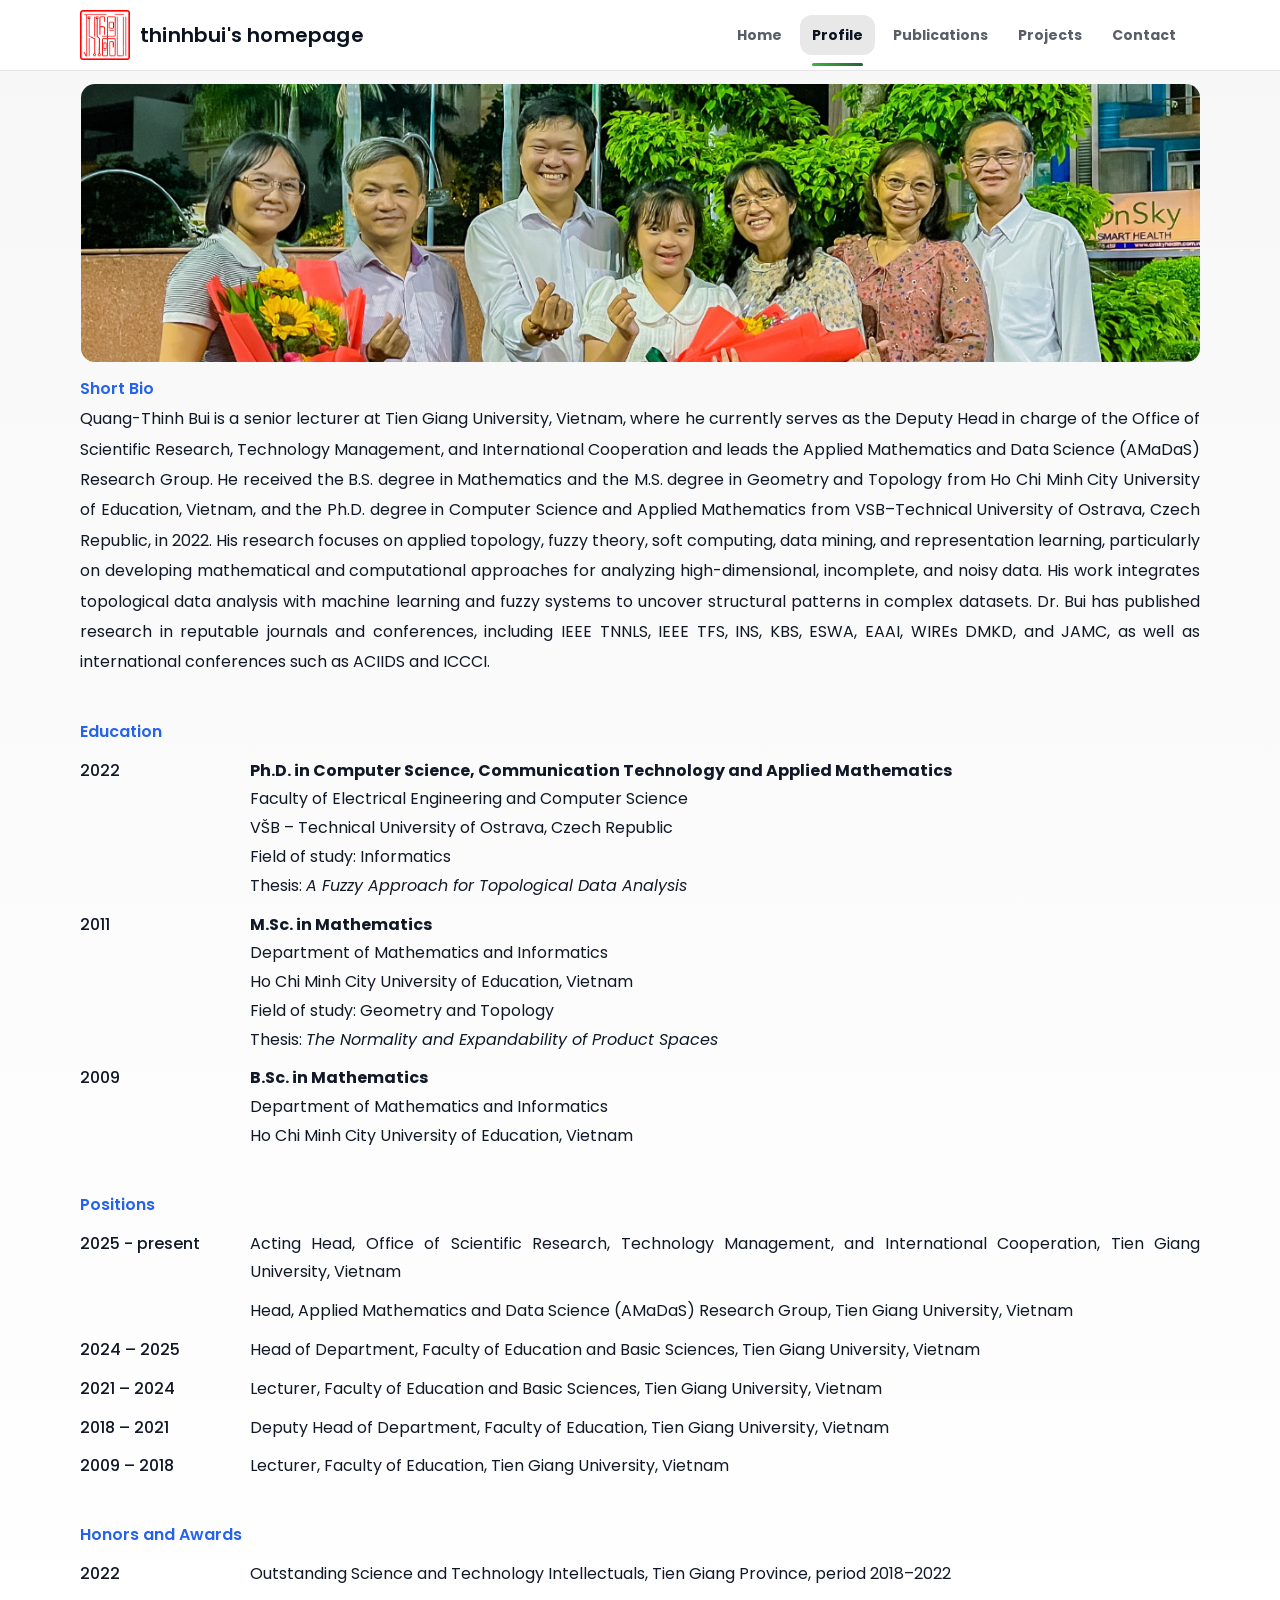
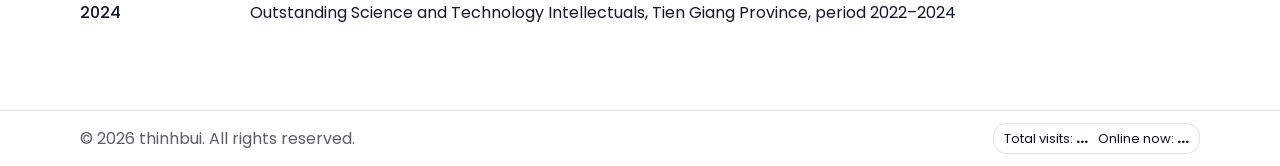
==== partials/bio.html @ 4614c23e "publication.js" ====
<!doctype html>
<html lang="en" data-theme="light">
<head>
  <meta charset="utf-8" />
  <meta name="viewport" content="width=device-width,initial-scale=1" />
  <meta name="description" content="Short biography of Quang-Thinh Bui" />
  <title>Bio • thinhbui</title>

  <link href="https://fonts.googleapis.com/css2?family=Poppins:wght@400;500;600;700&display=swap" rel="stylesheet">
  <link rel="stylesheet" href="../css/header.css" />
  <link rel="stylesheet" href="../css/style.css" />
  <link rel="stylesheet" href="../css/footer.css" />
  <link rel="stylesheet" href="../css/bio.css" />
  <link rel="icon" href="../img/favicon.png" type="image/x-icon">
</head>

<body>

    <div data-include="/partials/header.html"></div>
    
    <section class="section alt bio-section" id="bio">
        <div class="hero-media">
            <img src="/img/quangthinhbui.png" alt="Team photo" />
        </div>
        <div class="container">
        <div class="bio-box">

        <div class="bio-head">
        <h1 class="bio-title">Short Bio</h1>
        </div>

        <article class="bio-card">

        <p>
        Quang-Thinh Bui is a senior lecturer at Tien Giang University, Vietnam, where he currently serves as the Deputy Head in charge of the Office of Scientific Research, Technology Management, and International Cooperation and leads the Applied Mathematics and Data Science (AMaDaS) Research Group. He received the B.S. degree in Mathematics and the M.S. degree in Geometry and Topology from Ho Chi Minh City University of Education, Vietnam, and the Ph.D. degree in Computer Science and Applied Mathematics from VSB–Technical University of Ostrava, Czech Republic, in 2022. His research focuses on applied topology, fuzzy theory, soft computing, data mining, and representation learning, particularly on developing mathematical and computational approaches for analyzing high-dimensional, incomplete, and noisy data. His work integrates topological data analysis with machine learning and fuzzy systems to uncover structural patterns in complex datasets. Dr. Bui has published research in reputable journals and conferences, including IEEE TNNLS, IEEE TFS, INS, KBS, ESWA, EAAI, WIREs DMKD, and JAMC, as well as international conferences such as ACIIDS and ICCCI.
        </p>

        </article>

        <div class="bio-head" style="margin-top:40px;">
                <h1 class="bio-title">Education</h1>
        </div>

            <div class="positions">

            <div class="position-row">
                <div class="position-year">2022</div>
                <div class="position-text">
                    <strong>Ph.D. in Computer Science, Communication Technology and Applied Mathematics</strong><br>
                    Faculty of Electrical Engineering and Computer Science<br>
                    VŠB – Technical University of Ostrava, Czech Republic<br>
                    Field of study: Informatics<br>
                    Thesis: <em>A Fuzzy Approach for Topological Data Analysis</em>
                </div>
            </div>

            <div class="position-row">
                <div class="position-year">2011</div>
                <div class="position-text">
                    <strong>M.Sc. in Mathematics</strong><br>
                    Department of Mathematics and Informatics<br>
                    Ho Chi Minh City University of Education, Vietnam<br>
                    Field of study: Geometry and Topology<br>
                    Thesis: <em>The Normality and Expandability of Product Spaces</em>
                </div>
            </div>

            <div class="position-row">
                <div class="position-year">2009</div>
                <div class="position-text">
                    <strong>B.Sc. in Mathematics</strong><br>
                    Department of Mathematics and Informatics<br>
                    Ho Chi Minh City University of Education, Vietnam
                </div>
            </div>

        </div>

        <!-- Positions -->

        <div class="bio-head" style="margin-top:40px;">
            <h1 class="bio-title">Positions</h1>
        </div>

            <div class="positions">

                <div class="position-row">
                    <div class="position-year">2025 - present</div>
                    <div class="position-text">
                        Acting Head, Office of Scientific Research, Technology Management, and International Cooperation, Tien Giang University, Vietnam
                    </div>
                </div>

                <div class="position-row">
                    <div class="position-year"></div>
                    <div class="position-text">
                    Head, Applied Mathematics and Data Science (AMaDaS) Research Group, Tien Giang University, Vietnam
                    </div>
                </div>

                <div class="position-row">
                    <div class="position-year">2024 – 2025</div>
                    <div class="position-text">
                    Head of Department, Faculty of Education and Basic Sciences, Tien Giang University, Vietnam
                    </div>
                </div>

                <div class="position-row">
                    <div class="position-year">2021 – 2024</div>
                    <div class="position-text">
                    Lecturer, Faculty of Education and Basic Sciences, Tien Giang University, Vietnam
                    </div>
                </div>

                <div class="position-row">
                    <div class="position-year">2018 – 2021</div>
                    <div class="position-text">
                    Deputy Head of Department, Faculty of Education, Tien Giang University, Vietnam
                    </div>
                </div>

                <div class="position-row">
                    <div class="position-year">2009 – 2018</div>
                    <div class="position-text">
                    Lecturer, Faculty of Education, Tien Giang University, Vietnam
                    </div>
                </div>

            </div>

            <!-- hornor and reward -->
            <div class="bio-head" style="margin-top:40px;">
                <h1 class="bio-title">Honors and Awards</h1>
            </div>

            <div class="positions">

                <div class="position-row">
                    <div class="position-year">2022</div>
                    <div class="position-text">
                    Outstanding Science and Technology Intellectuals, Tien Giang Province, period 2018–2022
                    </div>
                </div>

                <div class="position-row">
                    <div class="position-year">2024</div>
                    <div class="position-text">
                    Outstanding Science and Technology Intellectuals, Tien Giang Province, period 2022–2024
                    </div>
                </div>
            </div>
    </section>

    <div data-include="/partials/footer.html"></div>

    <script src="../js/main.js"></script>
    <script src="../js/visitors.js"></script>

</body>
</html>
---- css/header.css ----
:root{
  --bg: #ffffff;
  --fg: #0b1220;
  --muted: rgba(11,18,32,.68);
  --card: rgba(255,255,255,.85);
  --border: rgba(11,18,32,.12);
  --shadow: 0 10px 30px rgba(0,0,0,.10);

  --accent: #31B332;
  --accent-2: #1F5430;

  --header-bg: rgba(255,255,255,.78);
  --header-border: rgba(11,18,32,.10);
}

html[data-theme="dark"]{
  --bg: #070b12;
  --fg: #e8eefc;
  --muted: rgba(232,238,252,.70);
  --card: rgba(18,24,38,.70);
  --border: rgba(232,238,252,.14);
  --shadow: 0 14px 40px rgba(0,0,0,.35);

  --accent: #31B332;
  --accent-2: #1F5430;

  --header-bg: rgba(10,14,22,.65);
  --header-border: rgba(232,238,252,.10);
}

*{ box-sizing: border-box; }
html,body{ height: 100%; }
body{
  margin: 0;
    font-family: "Poppins", sans-serif;
  background: var(--bg);
  color: var(--fg);
}

.skip-link{
  position:absolute; left:-9999px; top:auto; width:1px; height:1px; overflow:hidden;
}
.skip-link:focus{
  left: 12px; top: 12px; width:auto; height:auto; padding:10px 12px;
  background: var(--card); border:1px solid var(--border); border-radius: 12px;
  z-index: 9999;
}

.container{
  width: min(1120px, calc(100% - 32px));
  margin: 0 auto;
}

.site-header{
  position: sticky;
  top: 0;
  z-index: 50;
  backdrop-filter: blur(12px);
  background: var(--header-bg);
  border-bottom: 1px solid var(--header-border);
}

.header-inner{
  display:flex;
  align-items:center;
  justify-content: space-between;
  padding: 10px 0;
  gap: 14px;
}

.brand{
  display:flex;
  align-items:center;
  gap: 10px;
  text-decoration: none;
  color: var(--fg);
  font-weight: 600;
  letter-spacing: .2px;
}


.brand-logo{
  width: 50px;    
  height: 50px;
  object-fit: contain; 
  display: block;
}

.brand{ gap: 10px; }

.nav{
  display:flex;
  align-items:center;
  gap: 6px;
}

.nav-link{
  position: relative;
  display:inline-flex;
  align-items:center;
  height: 40px;
  padding: 0 12px;
  border-radius: 12px;
  text-decoration: none;
  color: var(--muted);
  font-weight: 700;
  font-size: 14px;
  transition: transform .12s ease, background .16s ease, color .16s ease;
  outline: none;
}

/* underline animation */
.nav-link::after{
  content:"";
  position:absolute;
  left: 12px;
  right: 12px;
  bottom: -11px;
  height: 3px;
  border-radius: 999px;
  background: linear-gradient(90deg, var(--accent), var(--accent-2));
  transform: scaleX(0);
  transform-origin: center;
  transition: transform .18s ease;
  opacity: .95;
}

.nav-link:hover,
.nav-link:focus-visible{
  background: rgba(127,127,127,.14);
  color: var(--fg);
  transform: translateY(-1px);
}
.nav-link:hover::after,
.nav-link:focus-visible::after{
  transform: scaleX(1);
}

/* Active = giống hover + underline luôn bật */
.nav-link.active{
  color: var(--fg);
  background: rgba(127,127,127,.18);
}
.nav-link.active::after{
  transform: scaleX(1);
}

/* click down */
.nav-link:active{
  transform: translateY(0px);
}

.nav-actions{
  display:flex;
  align-items:center;
  gap: 8px;
  margin-left: 6px;
}

.icon-btn{
  width: 40px;
  height: 40px;
  border-radius: 12px;
  border: 1px solid var(--border);
  background: rgba(127,127,127,.10);
  color: var(--fg);
  display:grid;
  place-items:center;
  cursor: pointer;
  transition: transform .12s ease, background .12s ease;
}
.icon-btn:hover{ transform: translateY(-1px); background: rgba(127,127,127,.16); }
.icon-btn:active{ transform: translateY(0px); }

.theme-icon{
  width: 18px;
  height: 18px;
  display:inline-block;
  border-radius: 50%;
  background: currentColor;
  mask-size: contain;
  mask-repeat: no-repeat;
  mask-position: center;
}
html[data-theme="light"] .theme-icon{
  mask-image: radial-gradient(circle at 50% 50%, #000 55%, transparent 56%),
              conic-gradient(from 0deg, #000 0 10%, transparent 10% 20%, #000 20% 30%, transparent 30% 40%, #000 40% 50%, transparent 50% 60%, #000 60% 70%, transparent 70% 80%, #000 80% 90%, transparent 90% 100%);
}
html[data-theme="dark"] .theme-icon{
  mask-image: radial-gradient(circle at 35% 35%, transparent 42%, #000 43%);
}

.nav-toggle{
  display:none;
  width: 44px;
  height: 44px;
  border-radius: 14px;
  border: 1px solid var(--border);
  background: rgba(127,127,127,.10);
  cursor:pointer;
}
.nav-toggle span{
  display:block;
  width: 18px;
  height: 2px;
  background: var(--fg);
  margin: 4px auto;
  border-radius: 2px;
  opacity: .9;
}

@media (max-width: 860px){
  .nav-toggle{ display:block; }

  .nav{
    position: fixed;
    top: 64px;
    right: 16px;
    left: 16px;
    display:none;
    flex-direction: column;
    padding: 10px;
    border-radius: 16px;
    border: 1px solid var(--border);
    background: var(--header-bg);
    backdrop-filter: blur(14px);
    box-shadow: var(--shadow);
    gap: 6px;
  }
  .nav.open{ display:flex; }
  .nav-link{ width: 100%; justify-content: space-between; }
  .nav-link::after{ display:none; }
  .nav-actions{ width: 100%; justify-content: flex-end; margin-left: 0; }
}
---- css/style.css ----
/* Smooth scroll + header offset */
html{
  scroll-behavior: smooth;
}
@media (prefers-reduced-motion: reduce){
  html{ scroll-behavior: auto; }
}

[data-include]{
  display: contents;
}
html, body{
  height: 100%;
}
body{
  min-height: 100vh;
  display: flex;
  flex-direction: column;
}

main{
  flex: 1 0 auto;             
  display: flex;           
  flex-direction: column;
}

.site-footer{
  margin-top: auto;
}

#home, #publications, #projects, #contact{
  scroll-margin-top: 86px; 
}

a{ color: inherit; }
.muted{ color: var(--muted); }
.section{
  /* padding: 64px 0; */
}
.section.alt{
  background: linear-gradient(180deg, rgba(127,127,127,.06), transparent);
}
.section-head{
  display:flex;
  align-items:flex-end;
  justify-content: space-between;
  gap: 16px;
  margin-bottom: 18px;
}
.section-title{
  margin: 0;
  font-size: 28px;
  letter-spacing: .2px;
}
.section-subtitle{
  margin: 6px 0 0;
  color: var(--muted);
  max-width: 60ch;
}

.section-actions{
  display:flex;
  align-items:center;
  gap: 10px;
  flex-wrap: wrap;
}

.input, .select, .textarea{
  width: min(360px, 100%);
  border: 1px solid var(--border);
  background: rgba(127,127,127,.08);
  color: var(--fg);
  border-radius: 14px;
  padding: 10px 12px;
  outline: none;
}
.textarea{ width: 100%; resize: vertical; }
.select{ width: auto; }

.input:focus, .select:focus, .textarea:focus{
  border-color: rgba(127,127,127,.28);
  box-shadow: 0 0 0 4px rgba(127,127,127,.12);
}

.btn{
  display:inline-flex;
  align-items:center;
  justify-content:center;
  height: 44px;
  padding: 0 14px;
  border-radius: 14px;
  border: 1px solid var(--border);
  text-decoration:none;
  cursor:pointer;
  font-weight: 700;
  transition: transform .12s ease, background .12s ease;
}
.btn:hover{ transform: translateY(-1px); }
.btn:active{ transform: translateY(0); }
.btn.primary{
  border: none;
  color: #fff;
  background: linear-gradient(135deg, var(--accent), var(--accent-2));
  box-shadow: var(--shadow);
}
.btn.ghost{
  background: rgba(127,127,127,.10);
}

/* Hero */
.hero{
  position: relative;
  min-height: clamp(520px, 70vh, 760px);
  display:flex;
  align-items: stretch;
  flex: 1 0 auto;
  min-height: 0; 
}


.hero-bg{
  position: absolute;
  inset: 0;
  background-size: cover;
  background-position: center;
  filter: saturate(1.05);
}

/* Light: BG_White */
html[data-theme="light"] .hero-bg{
  background-image: url("/img/BG_Black.png");
}

/* Dark: BG_Black */
html[data-theme="dark"] .hero-bg{
  background-image: url("/img/BG_Black.png");
}


.hero-overlay{
position: absolute;
inset: 0px;
background: linear-gradient(rgba(0, 0, 0, 0.55), transparent 92.02%), linear-gradient(to right, rgba(0, 0, 0, 0.55), rgba(0, 0, 0, 0.22) 0%, rgba(0, 0, 0, 0.08) 0%);
}
html[data-theme="dark"] .hero-overlay{
  background:
    radial-gradient(900px 600px at 15% 40%, rgba(0,0,0,.68), transparent 60%),
    linear-gradient(90deg, rgba(0,0,0,.64) 0%, rgba(0,0,0,.30) 55%, rgba(0,0,0,.12) 100%);
}

.hero-inner{
  position: relative;
  display:grid;
  grid-template-columns: 1.25fr .75fr;
  align-items:center;
  gap: 28px;
  padding: 72px 0;
  z-index: 1;
}

.hero-left{
  color: #fff;
}
.hero-title{
  margin: 0 0 10px;
  font-size: clamp(30px, 3.2vw, 55px);
  letter-spacing: .2px;
}
.hero-links{
  display:flex;
  flex-wrap: wrap;
  gap: 8px;
  margin: 6px 0 10px;
}
.pill{
  display: inline-flex;
  align-items: center;
  height: 32px;
  padding: 0 10px;
  border-radius: 999px;
  background: rgba(0, 0, 0, 0.14);
  border: 1px solid rgba(255,255,255,.18);
  text-decoration: none;
  font-weight: 700;
  font-size: 13px;
  color: #ffffff;
}
.pill:hover{ background: rgba(0, 0, 0, 0.14); }

.hero-email{
  margin: 6px 0 40px;
  opacity: .85;
  font-weight: 600;
}
.hero-text{
  margin: 0 0 18pax;
  max-width: 80ch;
  line-height: 1.65;
  opacity: .92;

  text-align: justify;
  text-justify: inter-word;
  hyphens: auto;
}


.hero-cta{
  display:flex;
  gap: 10px;
  flex-wrap: wrap;
  margin-bottom: 18px;
}

.hero-metrics{
  display:flex;
  gap: 12px;
  flex-wrap: wrap;
}
.metric{
  min-width: 120px;
  padding: 12px 14px;
  border-radius: 16px;
  background: rgba(255,255,255,.14);
  border: 1px solid rgba(255,255,255,.18);
}
.metric-num{ font-size: 20px; font-weight: 900; }
.metric-label{ font-size: 13px; opacity: .88; font-weight: 700; }

/* Avatar */
.hero-right{
  display:flex;
  justify-content:center;
}
.avatar-wrap{
  padding: 8px;
}
.avatar{
  width: 90%;
  height: 100%;
}

/* Cards / Grid */
.grid{
  display:grid;
  grid-template-columns: repeat(3, 1fr);
  gap: 14px;
}
.card{
  border-radius: 18px;
  border: 1px solid var(--border);
  background: var(--card);
  box-shadow: var(--shadow);
  padding: 16px;
}
.card-title{
  margin: 0 0 8px;
  font-size: 16px;
  letter-spacing: .2px;
}
.card-meta{
  display:flex;
  gap: 10px;
  flex-wrap: wrap;
  color: var(--muted);
  font-weight: 700;
  font-size: 13px;
}
.card-text{
  margin: 10px 0 0;
  color: var(--muted);
  line-height: 1.55;
}
.badges{
  margin-top: 12px;
  display:flex;
  flex-wrap: wrap;
  gap: 8px;
}
.badge{
  font-size: 12px;
  font-weight: 800;
  padding: 6px 10px;
  border-radius: 999px;
  border: 1px solid var(--border);
  background: rgba(127,127,127,.08);
}

.card-actions{
  margin-top: 14px;
  display:flex;
  gap: 10px;
  flex-wrap: wrap;
}
.link{
  display:inline-flex;
  align-items:center;
  gap: 8px;
  color: var(--fg);
  text-decoration: none;
  font-weight: 800;
  padding: 8px 10px;
  border-radius: 12px;
  border: 1px solid var(--border);
  background: rgba(127,127,127,.08);
}
.link:hover{ background: rgba(127,127,127,.12); }

/* Contact */
.contact-wrap{
  display:grid;
  grid-template-columns: 1fr 1fr;
  gap: 14px;
}
.contact-email a{
  font-weight: 900;
  text-decoration: none;
  border-bottom: 1px dashed rgba(127,127,127,.35);
}
.contact-links{
  margin-top: 10px;
  display:flex;
  gap: 8px;
  flex-wrap: wrap;
}
.form{ display:flex; flex-direction: column; gap: 10px; }
.label{ display:flex; flex-direction: column; gap: 6px; font-weight: 800; color: var(--muted); }

/* Dialog */
.dialog{
  width: min(920px, calc(100% - 24px));
  border: 1px solid var(--border);
  border-radius: 18px;
  background: var(--bg);
  color: var(--fg);
  padding: 14px;
  box-shadow: var(--shadow);
}
.dialog::backdrop{
  background: rgba(0,0,0,.55);
}
.dialog-head{
  display:flex;
  align-items:center;
  justify-content: space-between;
  gap: 12px;
  margin-bottom: 10px;
}
.dialog-body{
  margin-top: 12px;
  max-height: min(70vh, 560px);
  overflow:auto;
  padding-right: 4px;
}

/* Responsive */
@media (max-width: 980px){
  .grid{ grid-template-columns: repeat(2, 1fr); }
}
@media (max-width: 860px){
  .nav-toggle{ display:block; }

  .nav{
    position: fixed;
    top: 64px;
    right: 16px;
    left: 16px;
    display:none;
    flex-direction: column;
    padding: 10px;
    border-radius: 16px;
    border: 1px solid var(--border);

    background: var(--nav-bg);              
    backdrop-filter: none;        
    -webkit-backdrop-filter: none;

  }

  html[data-theme="light"] .nav.open{
    background: #ffffff;
  }
  html[data-theme="dark"] .nav.open{
    background: #0a0e16;
  }

  .nav.open{ display:flex; }
  .nav-link{ width: 100%; justify-content: space-between; }
  .nav-link::after{ display:none; }
  .nav-actions{ width: 100%; justify-content: flex-end; margin-left: 0; }

  /* Layout bạn đưa */
  .hero-inner{ grid-template-columns: 1fr; padding: 54px 0; }
  .hero-right{ justify-content: flex-start; }
  .avatar-wrap{ width: 200px; }
  .section-head{ flex-direction: column; align-items: flex-start; }
  .contact-wrap{ grid-template-columns: 1fr; }
}


@media (min-width: 861px){
  .hero-right{
    justify-content: flex-end; 
    justify-self: end;         
  }

  .avatar-wrap{
    display: flex;
    justify-content: flex-end;     
  }

  .avatar{
    display: block;           
  }
}

/* chuột */
.cursor-fx-canvas{
  position: fixed;
  inset: 0;
  width: 100vw;
  height: 100vh;
  pointer-events: none;
}
---- css/footer.css ----
.site-footer{
  border-top: 1px solid var(--border);
  padding: 12px 0;                
}

.footer-inner{
  display: flex;
  align-items: center;
  justify-content: space-between;
  gap: 10px;
  flex-wrap: wrap;                
}

.site-footer a{
  text-decoration: none;
  font-weight: 800;
}

#visitorsCard{
  margin-top: 0 !important;        
  max-width: none !important;      
  display: flex;
  align-items: center;
  gap: 10px;

  padding: 8px 10px;
  border: 1px solid var(--border);
  border-radius: 14px;

  background: var(--card, rgba(18,24,38,.55));
  backdrop-filter: blur(8px);
}

#visitorsCard > h3{
  margin: 0;
  font-size: 14px;
  line-height: 1;
  white-space: nowrap;
}

#visitorsCard > p{
  margin: 0;
  font-size: 13px;
  line-height: 1;
  white-space: nowrap;
}

#visitorsCard strong{
  font-weight: 800;
}

@media (max-width: 560px){
  .footer-inner{
    justify-content: center;
  }
  #visitorsCard{
    width: 100%;
    justify-content: center;
  }
}
---- css/bio.css ----
.bio-section {
  padding-bottom: 72px;
}

.bio-box {
  max-width: 1240px;
  margin: 0 auto;
}


.section-kicker {
  display: inline-block;
  margin: 0 0 10px;
  font-size: 16px;
  line-height: 1.4;
  font-weight: 700;
  color: #2563eb;
  text-transform: none;
  letter-spacing: 0;
}
.section-heads{
    display: flex;
    align-items: flex-end;
    justify-content: space-between;
    gap: 16px;
}

.bio-title {
  margin: 0;
  font-size: 16px;
  line-height: 1.8;
  font-weight: 600;
  color: #2563eb;
}

.bio-subtitle {
  display: none;
}

.bio-card {
  background: transparent;
  border: 0;
  border-radius: 0;
  padding: 0;
  box-shadow: none;
}

.bio-card p {
  margin: 0 0 18px;
  font-size: 16px;
  line-height: 1.9;
  font-weight: 400;
  color: #111827;
  text-align: justify;
}

.bio-card p:last-child {
  margin-bottom: 0;
}

/* dark theme */
html[data-theme="dark"] .section-kicker {
  color: #60a5fa;
}

html[data-theme="dark"] .bio-title {
  color: #f3f4f6;
}

html[data-theme="dark"] .bio-card p {
  color: #e5e7eb;
}

/* responsive */
@media (max-width: 768px) {
  .bio-section {
    padding-top: 36px;
    padding-bottom: 52px;
  }

  .bio-box {
    max-width: 100%;
  }

  .section-kicker,
  .bio-title,
  .bio-card p {
    font-size: 16px;
  }

  .bio-card p {
    line-height: 1.8;
    text-align: left;
  }
}

.positions{
margin-top:10px;
}

.position-row{
display:flex;
align-items:flex-start;
gap:30px;
margin-bottom:10px;
font-size:16px;
line-height:1.8;
}

.position-year{
width:140px;
flex-shrink:0;
font-weight:500;
color:#111827;
}

.position-text{
    flex:1;
    color:#111827;
    text-align: justify;
}

html[data-theme="dark"] .position-year,
html[data-theme="dark"] .position-text{
color:#e5e7eb;
}

.positions{
margin-top:10px;
}

.position-row{
display:flex;
align-items:flex-start;
gap:30px;
margin-bottom:10px;
font-size:16px;
line-height:1.8;
}

.position-year{
width:140px;
flex-shrink:0;
font-weight:500;
color:#111827;
}

.position-text{
flex:1;
color:#111827;
}

.hero-media{
width:100%;
max-width:1119px;
margin: 13px auto 13px auto;
}

.hero-media img{
width:100%;
object-fit:cover;
border-radius:14px;
display:block;
}
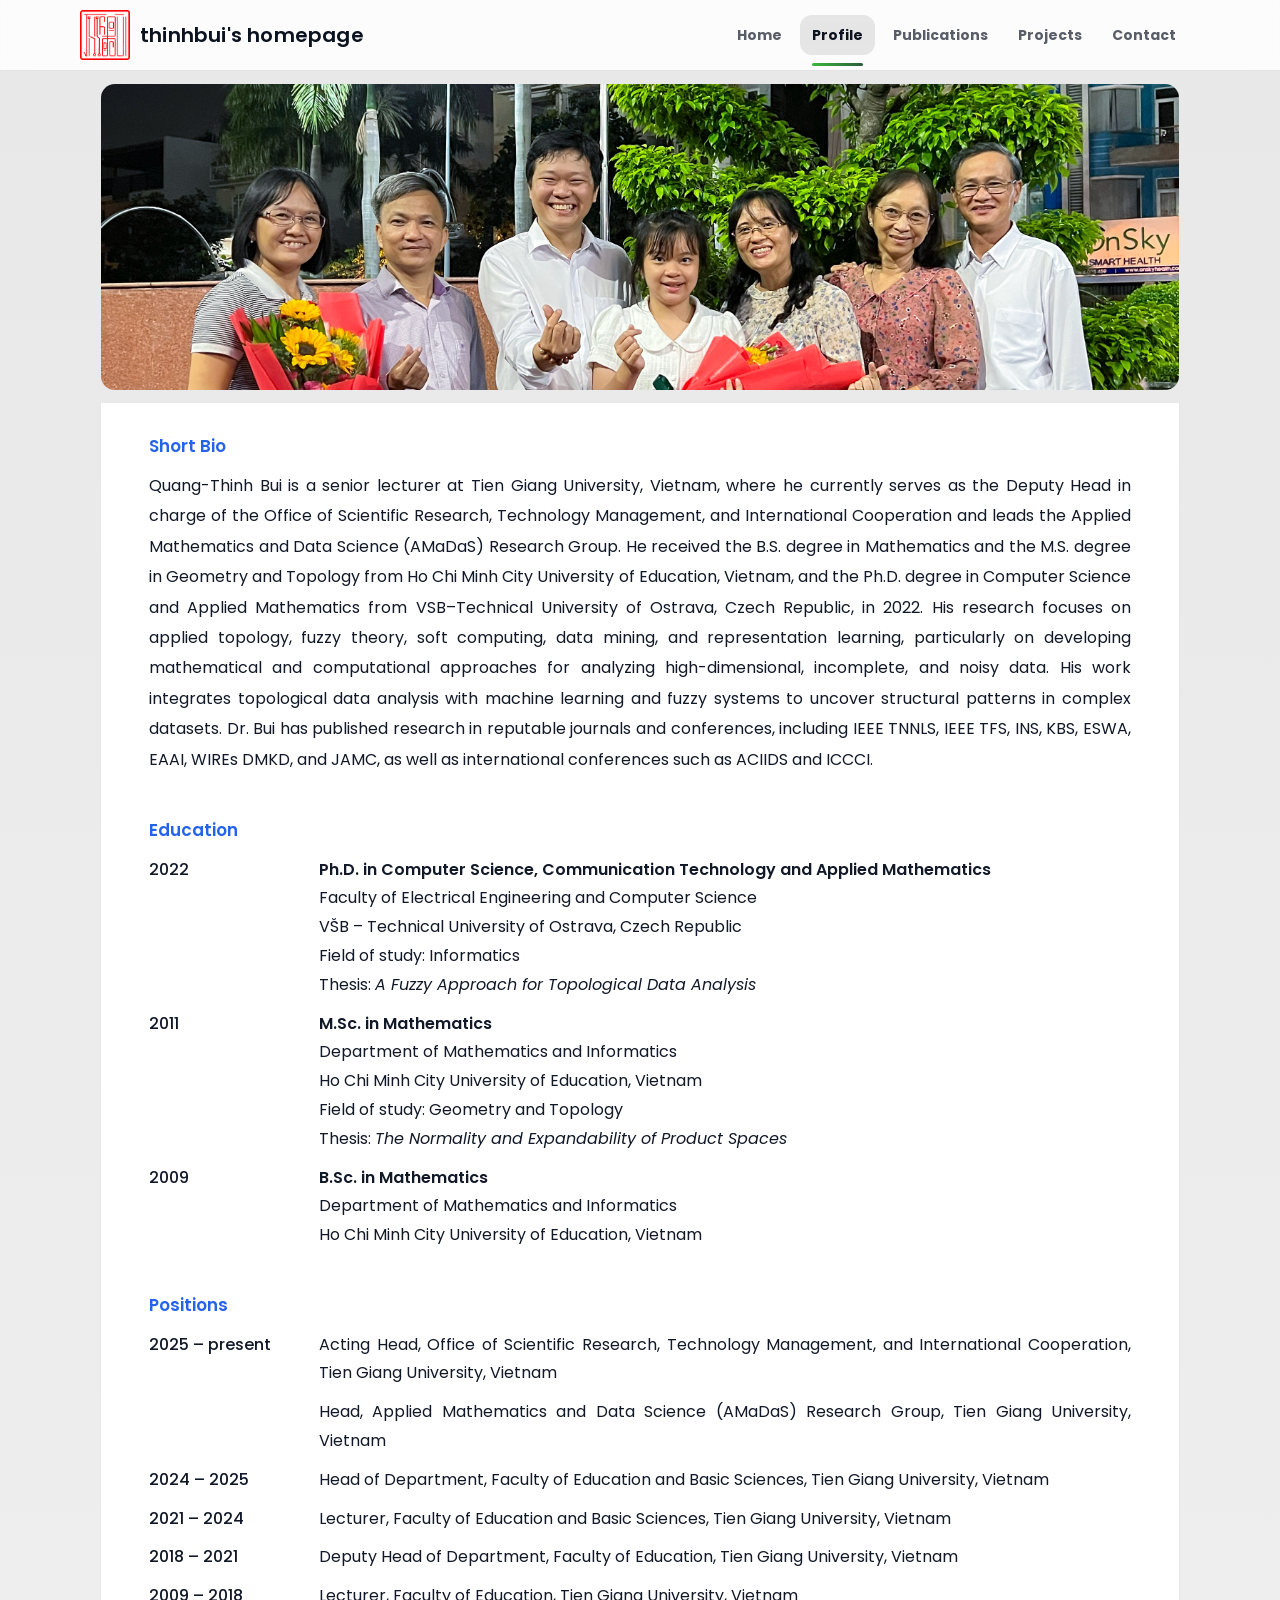
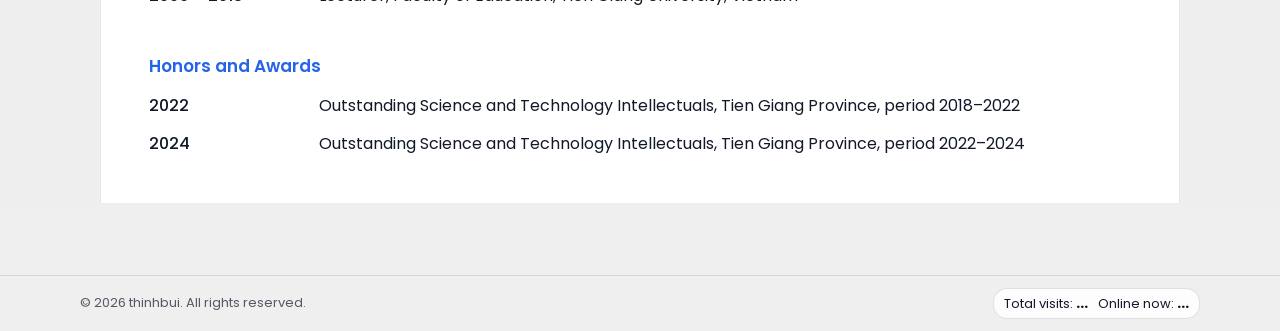
==== commit a8cb237c: "publication.js" ====
--- a/partials/bio.html
+++ b/partials/bio.html
@@ -15,146 +15,140 @@
 </head>
 
 <body>
+  <div data-include="/partials/header.html"></div>
 
-    <div data-include="/partials/header.html"></div>
-    
-    <section class="section alt bio-section" id="bio">
-        <div class="hero-media">
-            <img src="/img/quangthinhbui.png" alt="Team photo" />
-        </div>
-        <div class="container">
+  <section class="section alt bio-section" id="bio">
+    <div class="hero-media">
+      <img src="/img/quangthinhbui.png" alt="Quang-Thinh Bui" />
+    </div>
+
+    <div class="container">
+      <div class="bio-panel">
         <div class="bio-box">
 
-        <div class="bio-head">
-        <h1 class="bio-title">Short Bio</h1>
-        </div>
+          <div class="bio-head">
+            <h1 class="bio-title">Short Bio</h1>
+          </div>
 
-        <article class="bio-card">
+          <article class="bio-card">
+            <p>
+              Quang-Thinh Bui is a senior lecturer at Tien Giang University, Vietnam, where he currently serves as the Deputy Head in charge of the Office of Scientific Research, Technology Management, and International Cooperation and leads the Applied Mathematics and Data Science (AMaDaS) Research Group. He received the B.S. degree in Mathematics and the M.S. degree in Geometry and Topology from Ho Chi Minh City University of Education, Vietnam, and the Ph.D. degree in Computer Science and Applied Mathematics from VSB–Technical University of Ostrava, Czech Republic, in 2022. His research focuses on applied topology, fuzzy theory, soft computing, data mining, and representation learning, particularly on developing mathematical and computational approaches for analyzing high-dimensional, incomplete, and noisy data. His work integrates topological data analysis with machine learning and fuzzy systems to uncover structural patterns in complex datasets. Dr. Bui has published research in reputable journals and conferences, including IEEE TNNLS, IEEE TFS, INS, KBS, ESWA, EAAI, WIREs DMKD, and JAMC, as well as international conferences such as ACIIDS and ICCCI.
+            </p>
+          </article>
 
-        <p>
-        Quang-Thinh Bui is a senior lecturer at Tien Giang University, Vietnam, where he currently serves as the Deputy Head in charge of the Office of Scientific Research, Technology Management, and International Cooperation and leads the Applied Mathematics and Data Science (AMaDaS) Research Group. He received the B.S. degree in Mathematics and the M.S. degree in Geometry and Topology from Ho Chi Minh City University of Education, Vietnam, and the Ph.D. degree in Computer Science and Applied Mathematics from VSB–Technical University of Ostrava, Czech Republic, in 2022. His research focuses on applied topology, fuzzy theory, soft computing, data mining, and representation learning, particularly on developing mathematical and computational approaches for analyzing high-dimensional, incomplete, and noisy data. His work integrates topological data analysis with machine learning and fuzzy systems to uncover structural patterns in complex datasets. Dr. Bui has published research in reputable journals and conferences, including IEEE TNNLS, IEEE TFS, INS, KBS, ESWA, EAAI, WIREs DMKD, and JAMC, as well as international conferences such as ACIIDS and ICCCI.
-        </p>
+          <div class="bio-head bio-head-spaced">
+            <h1 class="bio-title">Education</h1>
+          </div>
 
-        </article>
-
-        <div class="bio-head" style="margin-top:40px;">
-                <h1 class="bio-title">Education</h1>
-        </div>
-
-            <div class="positions">
-
+          <div class="positions">
             <div class="position-row">
-                <div class="position-year">2022</div>
-                <div class="position-text">
-                    <strong>Ph.D. in Computer Science, Communication Technology and Applied Mathematics</strong><br>
-                    Faculty of Electrical Engineering and Computer Science<br>
-                    VŠB – Technical University of Ostrava, Czech Republic<br>
-                    Field of study: Informatics<br>
-                    Thesis: <em>A Fuzzy Approach for Topological Data Analysis</em>
-                </div>
+              <div class="position-year">2022</div>
+              <div class="position-text">
+                <strong>Ph.D. in Computer Science, Communication Technology and Applied Mathematics</strong><br>
+                Faculty of Electrical Engineering and Computer Science<br>
+                VŠB – Technical University of Ostrava, Czech Republic<br>
+                Field of study: Informatics<br>
+                Thesis: <em>A Fuzzy Approach for Topological Data Analysis</em>
+              </div>
             </div>
 
             <div class="position-row">
-                <div class="position-year">2011</div>
-                <div class="position-text">
-                    <strong>M.Sc. in Mathematics</strong><br>
-                    Department of Mathematics and Informatics<br>
-                    Ho Chi Minh City University of Education, Vietnam<br>
-                    Field of study: Geometry and Topology<br>
-                    Thesis: <em>The Normality and Expandability of Product Spaces</em>
-                </div>
+              <div class="position-year">2011</div>
+              <div class="position-text">
+                <strong>M.Sc. in Mathematics</strong><br>
+                Department of Mathematics and Informatics<br>
+                Ho Chi Minh City University of Education, Vietnam<br>
+                Field of study: Geometry and Topology<br>
+                Thesis: <em>The Normality and Expandability of Product Spaces</em>
+              </div>
             </div>
 
             <div class="position-row">
-                <div class="position-year">2009</div>
-                <div class="position-text">
-                    <strong>B.Sc. in Mathematics</strong><br>
-                    Department of Mathematics and Informatics<br>
-                    Ho Chi Minh City University of Education, Vietnam
-                </div>
+              <div class="position-year">2009</div>
+              <div class="position-text">
+                <strong>B.Sc. in Mathematics</strong><br>
+                Department of Mathematics and Informatics<br>
+                Ho Chi Minh City University of Education, Vietnam
+              </div>
+            </div>
+          </div>
+
+          <div class="bio-head bio-head-spaced">
+            <h1 class="bio-title">Positions</h1>
+          </div>
+
+          <div class="positions">
+            <div class="position-row">
+              <div class="position-year">2025 – present</div>
+              <div class="position-text">
+                Acting Head, Office of Scientific Research, Technology Management, and International Cooperation, Tien Giang University, Vietnam
+              </div>
             </div>
 
-        </div>
-
-        <!-- Positions -->
-
-        <div class="bio-head" style="margin-top:40px;">
-            <h1 class="bio-title">Positions</h1>
-        </div>
-
-            <div class="positions">
-
-                <div class="position-row">
-                    <div class="position-year">2025 - present</div>
-                    <div class="position-text">
-                        Acting Head, Office of Scientific Research, Technology Management, and International Cooperation, Tien Giang University, Vietnam
-                    </div>
-                </div>
-
-                <div class="position-row">
-                    <div class="position-year"></div>
-                    <div class="position-text">
-                    Head, Applied Mathematics and Data Science (AMaDaS) Research Group, Tien Giang University, Vietnam
-                    </div>
-                </div>
-
-                <div class="position-row">
-                    <div class="position-year">2024 – 2025</div>
-                    <div class="position-text">
-                    Head of Department, Faculty of Education and Basic Sciences, Tien Giang University, Vietnam
-                    </div>
-                </div>
-
-                <div class="position-row">
-                    <div class="position-year">2021 – 2024</div>
-                    <div class="position-text">
-                    Lecturer, Faculty of Education and Basic Sciences, Tien Giang University, Vietnam
-                    </div>
-                </div>
-
-                <div class="position-row">
-                    <div class="position-year">2018 – 2021</div>
-                    <div class="position-text">
-                    Deputy Head of Department, Faculty of Education, Tien Giang University, Vietnam
-                    </div>
-                </div>
-
-                <div class="position-row">
-                    <div class="position-year">2009 – 2018</div>
-                    <div class="position-text">
-                    Lecturer, Faculty of Education, Tien Giang University, Vietnam
-                    </div>
-                </div>
-
+            <div class="position-row">
+              <div class="position-year"></div>
+              <div class="position-text">
+                Head, Applied Mathematics and Data Science (AMaDaS) Research Group, Tien Giang University, Vietnam
+              </div>
             </div>
 
-            <!-- hornor and reward -->
-            <div class="bio-head" style="margin-top:40px;">
-                <h1 class="bio-title">Honors and Awards</h1>
+            <div class="position-row">
+              <div class="position-year">2024 – 2025</div>
+              <div class="position-text">
+                Head of Department, Faculty of Education and Basic Sciences, Tien Giang University, Vietnam
+              </div>
             </div>
 
-            <div class="positions">
+            <div class="position-row">
+              <div class="position-year">2021 – 2024</div>
+              <div class="position-text">
+                Lecturer, Faculty of Education and Basic Sciences, Tien Giang University, Vietnam
+              </div>
+            </div>
 
-                <div class="position-row">
-                    <div class="position-year">2022</div>
-                    <div class="position-text">
-                    Outstanding Science and Technology Intellectuals, Tien Giang Province, period 2018–2022
-                    </div>
-                </div>
+            <div class="position-row">
+              <div class="position-year">2018 – 2021</div>
+              <div class="position-text">
+                Deputy Head of Department, Faculty of Education, Tien Giang University, Vietnam
+              </div>
+            </div>
 
-                <div class="position-row">
-                    <div class="position-year">2024</div>
-                    <div class="position-text">
-                    Outstanding Science and Technology Intellectuals, Tien Giang Province, period 2022–2024
-                    </div>
-                </div>
+            <div class="position-row">
+              <div class="position-year">2009 – 2018</div>
+              <div class="position-text">
+                Lecturer, Faculty of Education, Tien Giang University, Vietnam
+              </div>
             </div>
-    </section>
+          </div>
 
-    <div data-include="/partials/footer.html"></div>
+          <div class="bio-head bio-head-spaced">
+            <h1 class="bio-title">Honors and Awards</h1>
+          </div>
 
-    <script src="../js/main.js"></script>
-    <script src="../js/visitors.js"></script>
+          <div class="positions">
+            <div class="position-row">
+              <div class="position-year">2022</div>
+              <div class="position-text">
+                Outstanding Science and Technology Intellectuals, Tien Giang Province, period 2018–2022
+              </div>
+            </div>
 
+            <div class="position-row">
+              <div class="position-year">2024</div>
+              <div class="position-text">
+                Outstanding Science and Technology Intellectuals, Tien Giang Province, period 2022–2024
+              </div>
+            </div>
+          </div>
+
+        </div>
+      </div>
+    </div>
+  </section>
+
+  <div data-include="/partials/footer.html"></div>
+
+  <script src="../js/main.js"></script>
+  <script src="../js/visitors.js"></script>
 </body>
 </html>
--- a/css/style.css
+++ b/css/style.css
@@ -33,7 +33,10 @@
 }
 
 a{ color: inherit; }
-.muted{ color: var(--muted); }
+.muted{ 
+  font-size: 13px;
+  color: var(--muted); 
+}
 .section{
   /* padding: 64px 0; */
 }
--- a/css/bio.css
+++ b/css/bio.css
@@ -1,42 +1,83 @@
+/* ===== Global ===== */
+html,
+body {
+  height: 100%;
+}
+
+body {
+  min-height: 100vh;
+  margin: 0;
+  background: #efefef;
+  font-family: "Poppins", sans-serif;
+  font-size: 16px;
+  line-height: 1.6;
+  color: #111827;
+  display: flex;
+  flex-direction: column;
+}
+
+main {
+  flex: 1 0 auto;
+}
+
+/* ===== Section ===== */
 .bio-section {
   padding-bottom: 72px;
 }
 
+.bio-section .container {
+  max-width: 1200px;
+  margin: 0 auto;
+  padding: 0 20px;
+  box-sizing: border-box;
+}
+
+/* ===== Hero image ===== */
+.hero-media {
+  width: 100%;
+  max-width: 1078px;
+  margin: 13px auto 13px auto;
+}
+
+.hero-media img {
+  width: 100%;
+  object-fit: cover;
+  border-radius: 14px;
+  display: block;
+}
+
+/* ===== White content panel (like publications) ===== */
+.bio-panel {
+  background: #ffffff;
+  border-left: 1px solid #e5e7eb;
+  border-right: 1px solid #e5e7eb;
+  padding: 28px 48px 34px;
+  box-sizing: border-box;
+}
+
 .bio-box {
-  max-width: 1240px;
+  max-width: 100%;
   margin: 0 auto;
 }
 
-
-.section-kicker {
-  display: inline-block;
+/* ===== Headings ===== */
+.bio-head {
   margin: 0 0 10px;
-  font-size: 16px;
-  line-height: 1.4;
-  font-weight: 700;
-  color: #2563eb;
-  text-transform: none;
-  letter-spacing: 0;
-}
-.section-heads{
-    display: flex;
-    align-items: flex-end;
-    justify-content: space-between;
-    gap: 16px;
+}
+
+.bio-head-spaced {
+  margin-top: 40px;
 }
 
 .bio-title {
   margin: 0;
-  font-size: 16px;
+  font-size: 17px;
   line-height: 1.8;
   font-weight: 600;
   color: #2563eb;
 }
 
-.bio-subtitle {
-  display: none;
-}
-
+/* ===== Bio text ===== */
 .bio-card {
   background: transparent;
   border: 0;
@@ -58,107 +99,103 @@
   margin-bottom: 0;
 }
 
-/* dark theme */
-html[data-theme="dark"] .section-kicker {
+/* ===== Reusable two-column rows ===== */
+.positions {
+  margin-top: 10px;
+}
+
+.position-row {
+  display: flex;
+  align-items: flex-start;
+  gap: 30px;
+  margin-bottom: 10px;
+  font-size: 16px;
+  line-height: 1.8;
+}
+
+.position-year {
+  width: 140px;
+  flex-shrink: 0;
+  font-weight: 500;
+  color: #111827;
+}
+
+.position-text {
+  flex: 1;
+  color: #111827;
+  text-align: justify;
+}
+
+.position-text strong {
+  font-weight: 600;
+}
+
+/* ===== Dark theme ===== */
+html[data-theme="dark"] body {
+  background: #0f172a;
+  color: #e5e7eb;
+}
+
+html[data-theme="dark"] .bio-panel {
+  background: #111827;
+  border-left-color: rgba(255, 255, 255, 0.08);
+  border-right-color: rgba(255, 255, 255, 0.08);
+}
+
+html[data-theme="dark"] .bio-title {
   color: #60a5fa;
 }
 
-html[data-theme="dark"] .bio-title {
-  color: #f3f4f6;
-}
-
-html[data-theme="dark"] .bio-card p {
+html[data-theme="dark"] .bio-card p,
+html[data-theme="dark"] .position-year,
+html[data-theme="dark"] .position-text {
   color: #e5e7eb;
 }
 
-/* responsive */
+/* ===== Responsive ===== */
 @media (max-width: 768px) {
   .bio-section {
-    padding-top: 36px;
     padding-bottom: 52px;
   }
 
-  .bio-box {
-    max-width: 100%;
-  }
-
-  .section-kicker,
-  .bio-title,
+  .bio-section .container {
+    padding: 0 14px;
+  }
+
+  .bio-panel {
+    padding: 18px 16px 24px;
+    border-left: none;
+    border-right: none;
+  }
+
+  .bio-title {
+    font-size: 16px;
+  }
+
   .bio-card p {
     font-size: 16px;
-  }
-
-  .bio-card p {
     line-height: 1.8;
     text-align: left;
   }
-}
-
-.positions{
-margin-top:10px;
-}
-
-.position-row{
-display:flex;
-align-items:flex-start;
-gap:30px;
-margin-bottom:10px;
-font-size:16px;
-line-height:1.8;
-}
-
-.position-year{
-width:140px;
-flex-shrink:0;
-font-weight:500;
-color:#111827;
-}
-
-.position-text{
-    flex:1;
-    color:#111827;
-    text-align: justify;
-}
-
-html[data-theme="dark"] .position-year,
-html[data-theme="dark"] .position-text{
-color:#e5e7eb;
-}
-
-.positions{
-margin-top:10px;
-}
-
-.position-row{
-display:flex;
-align-items:flex-start;
-gap:30px;
-margin-bottom:10px;
-font-size:16px;
-line-height:1.8;
-}
-
-.position-year{
-width:140px;
-flex-shrink:0;
-font-weight:500;
-color:#111827;
-}
-
-.position-text{
-flex:1;
-color:#111827;
-}
-
-.hero-media{
-width:100%;
-max-width:1119px;
-margin: 13px auto 13px auto;
-}
-
-.hero-media img{
-width:100%;
-object-fit:cover;
-border-radius:14px;
-display:block;
+
+  .position-row {
+    gap: 16px;
+    margin-bottom: 12px;
+  }
+
+  .position-year {
+    width: 96px;
+    font-size: 15px;
+  }
+
+  .position-text {
+    font-size: 15px;
+    line-height: 1.7;
+    text-align: left;
+  }
+
+  .hero-media {
+    padding: 0 14px;
+    box-sizing: border-box;
+  }
 }
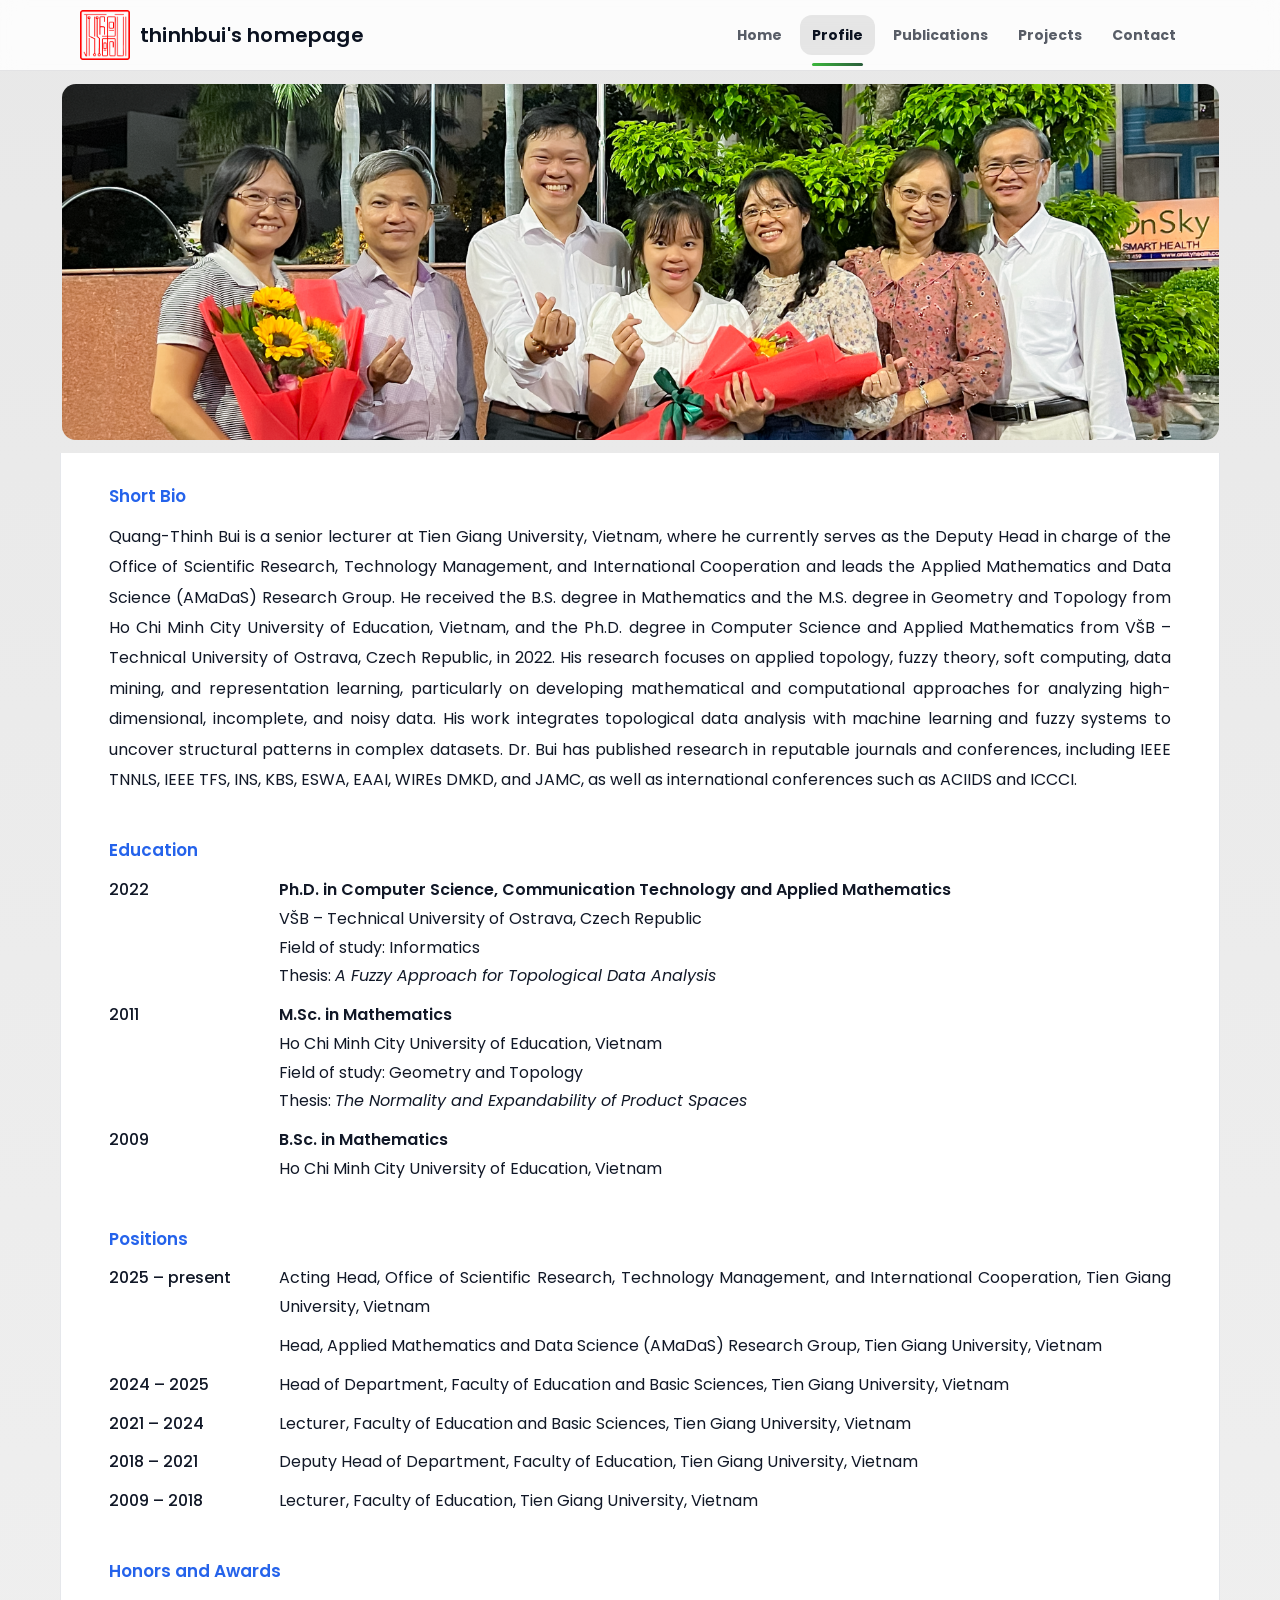
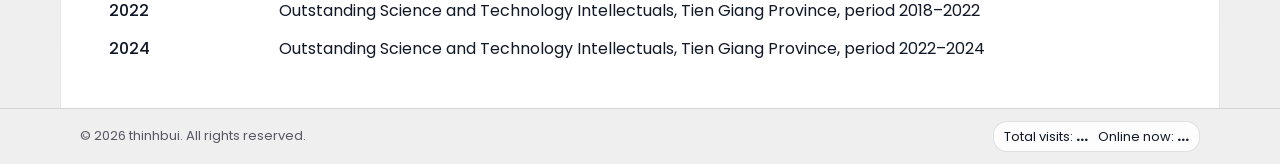
==== commit 7518d031: "publication.js" ====
--- a/partials/bio.html
+++ b/partials/bio.html
@@ -32,7 +32,7 @@
 
           <article class="bio-card">
             <p>
-              Quang-Thinh Bui is a senior lecturer at Tien Giang University, Vietnam, where he currently serves as the Deputy Head in charge of the Office of Scientific Research, Technology Management, and International Cooperation and leads the Applied Mathematics and Data Science (AMaDaS) Research Group. He received the B.S. degree in Mathematics and the M.S. degree in Geometry and Topology from Ho Chi Minh City University of Education, Vietnam, and the Ph.D. degree in Computer Science and Applied Mathematics from VSB–Technical University of Ostrava, Czech Republic, in 2022. His research focuses on applied topology, fuzzy theory, soft computing, data mining, and representation learning, particularly on developing mathematical and computational approaches for analyzing high-dimensional, incomplete, and noisy data. His work integrates topological data analysis with machine learning and fuzzy systems to uncover structural patterns in complex datasets. Dr. Bui has published research in reputable journals and conferences, including IEEE TNNLS, IEEE TFS, INS, KBS, ESWA, EAAI, WIREs DMKD, and JAMC, as well as international conferences such as ACIIDS and ICCCI.
+              Quang-Thinh Bui is a senior lecturer at Tien Giang University, Vietnam, where he currently serves as the Deputy Head in charge of the Office of Scientific Research, Technology Management, and International Cooperation and leads the Applied Mathematics and Data Science (AMaDaS) Research Group. He received the B.S. degree in Mathematics and the M.S. degree in Geometry and Topology from Ho Chi Minh City University of Education, Vietnam, and the Ph.D. degree in Computer Science and Applied Mathematics from VŠB – Technical University of Ostrava, Czech Republic, in 2022. His research focuses on applied topology, fuzzy theory, soft computing, data mining, and representation learning, particularly on developing mathematical and computational approaches for analyzing high-dimensional, incomplete, and noisy data. His work integrates topological data analysis with machine learning and fuzzy systems to uncover structural patterns in complex datasets. Dr. Bui has published research in reputable journals and conferences, including IEEE TNNLS, IEEE TFS, INS, KBS, ESWA, EAAI, WIREs DMKD, and JAMC, as well as international conferences such as ACIIDS and ICCCI.
             </p>
           </article>
 
@@ -45,7 +45,6 @@
               <div class="position-year">2022</div>
               <div class="position-text">
                 <strong>Ph.D. in Computer Science, Communication Technology and Applied Mathematics</strong><br>
-                Faculty of Electrical Engineering and Computer Science<br>
                 VŠB – Technical University of Ostrava, Czech Republic<br>
                 Field of study: Informatics<br>
                 Thesis: <em>A Fuzzy Approach for Topological Data Analysis</em>
@@ -56,7 +55,6 @@
               <div class="position-year">2011</div>
               <div class="position-text">
                 <strong>M.Sc. in Mathematics</strong><br>
-                Department of Mathematics and Informatics<br>
                 Ho Chi Minh City University of Education, Vietnam<br>
                 Field of study: Geometry and Topology<br>
                 Thesis: <em>The Normality and Expandability of Product Spaces</em>
@@ -67,7 +65,6 @@
               <div class="position-year">2009</div>
               <div class="position-text">
                 <strong>B.Sc. in Mathematics</strong><br>
-                Department of Mathematics and Informatics<br>
                 Ho Chi Minh City University of Education, Vietnam
               </div>
             </div>
--- a/css/bio.css
+++ b/css/bio.css
@@ -1,201 +1,195 @@
 /* ===== Global ===== */
-html,
-body {
-  height: 100%;
+html, body{
+  height:100%;
 }
 
-body {
-  min-height: 100vh;
-  margin: 0;
-  background: #efefef;
-  font-family: "Poppins", sans-serif;
-  font-size: 16px;
-  line-height: 1.6;
-  color: #111827;
-  display: flex;
-  flex-direction: column;
+body{
+  min-height:100vh;
+  margin:0;
+  background:#efefef;
+  font-family:"Poppins", sans-serif;
+  font-size:16px;
+  line-height:1.6;
+  color:#111827;
+
+  display:flex;
+  flex-direction:column;
 }
 
-main {
-  flex: 1 0 auto;
+main{
+  flex:1;
+  display:flex;
+  flex-direction:column;
 }
 
 /* ===== Section ===== */
-.bio-section {
-  padding-bottom: 72px;
+
+.bio-section{
+  flex:1;
+  display:flex;
+  flex-direction:column;
 }
 
-.bio-section .container {
-  max-width: 1200px;
-  margin: 0 auto;
-  padding: 0 20px;
-  box-sizing: border-box;
+.bio-section .container{
+  max-width:1200px;
+  margin:0 auto;
+  padding:0 20px;
+  width:100%;
+
+  display:flex;
+  flex-direction:column;
+  flex:1;
 }
 
 /* ===== Hero image ===== */
-.hero-media {
-  width: 100%;
-  max-width: 1078px;
-  margin: 13px auto 13px auto;
+
+.hero-media{
+  width:100%;
+  max-width:1157px;
+  margin:13px auto;
 }
 
-.hero-media img {
-  width: 100%;
-  object-fit: cover;
-  border-radius: 14px;
-  display: block;
+.hero-media img{
+  width:100%;
+  object-fit:cover;
+  border-radius:14px;
+  display:block;
 }
 
-/* ===== White content panel (like publications) ===== */
-.bio-panel {
-  background: #ffffff;
-  border-left: 1px solid #e5e7eb;
-  border-right: 1px solid #e5e7eb;
-  padding: 28px 48px 34px;
-  box-sizing: border-box;
+/* ===== White content panel ===== */
+
+.bio-panel{
+  background:#fff;
+
+  border-left:1px solid #e5e7eb;
+  border-right:1px solid #e5e7eb;
+
+  padding:28px 48px 34px;
+
+  flex:1;                 /* quan trọng */
+  display:flex;
 }
 
-.bio-box {
-  max-width: 100%;
-  margin: 0 auto;
+.bio-box{
+  width:100%;
 }
 
 /* ===== Headings ===== */
-.bio-head {
-  margin: 0 0 10px;
+
+.bio-head{
+  margin:0 0 10px;
 }
 
-.bio-head-spaced {
-  margin-top: 40px;
+.bio-head-spaced{
+  margin-top:40px;
 }
 
-.bio-title {
-  margin: 0;
-  font-size: 17px;
-  line-height: 1.8;
-  font-weight: 600;
-  color: #2563eb;
+.bio-title{
+  margin:0;
+  font-size:17px;
+  line-height:1.8;
+  font-weight:600;
+  color:#2563eb;
 }
 
 /* ===== Bio text ===== */
-.bio-card {
-  background: transparent;
-  border: 0;
-  border-radius: 0;
-  padding: 0;
-  box-shadow: none;
+
+.bio-card{
+  background:transparent;
+  border:0;
+  padding:0;
 }
 
-.bio-card p {
-  margin: 0 0 18px;
-  font-size: 16px;
-  line-height: 1.9;
-  font-weight: 400;
-  color: #111827;
-  text-align: justify;
+.bio-card p{
+  margin:0 0 18px;
+  font-size:16px;
+  line-height:1.9;
+  color:#111827;
+  text-align:justify;
 }
 
-.bio-card p:last-child {
-  margin-bottom: 0;
+/* ===== Rows ===== */
+
+.positions{
+  margin-top:10px;
 }
 
-/* ===== Reusable two-column rows ===== */
-.positions {
-  margin-top: 10px;
+.position-row{
+  display:flex;
+  align-items:flex-start;
+  gap:30px;
+  margin-bottom:10px;
+  font-size:16px;
+  line-height:1.8;
 }
 
-.position-row {
-  display: flex;
-  align-items: flex-start;
-  gap: 30px;
-  margin-bottom: 10px;
-  font-size: 16px;
-  line-height: 1.8;
+.position-year{
+  width:140px;
+  flex-shrink:0;
+  font-weight:500;
 }
 
-.position-year {
-  width: 140px;
-  flex-shrink: 0;
-  font-weight: 500;
-  color: #111827;
+.position-text{
+  flex:1;
+  text-align:justify;
 }
 
-.position-text {
-  flex: 1;
-  color: #111827;
-  text-align: justify;
-}
-
-.position-text strong {
-  font-weight: 600;
+.position-text strong{
+  font-weight:600;
 }
 
 /* ===== Dark theme ===== */
-html[data-theme="dark"] body {
-  background: #0f172a;
-  color: #e5e7eb;
+
+html[data-theme="dark"] body{
+  background:#0f172a;
 }
 
-html[data-theme="dark"] .bio-panel {
-  background: #111827;
-  border-left-color: rgba(255, 255, 255, 0.08);
-  border-right-color: rgba(255, 255, 255, 0.08);
+html[data-theme="dark"] .bio-panel{
+  background:#111827;
+  border-left-color:rgba(255,255,255,0.08);
+  border-right-color:rgba(255,255,255,0.08);
 }
 
-html[data-theme="dark"] .bio-title {
-  color: #60a5fa;
+html[data-theme="dark"] .bio-title{
+  color:#60a5fa;
 }
 
 html[data-theme="dark"] .bio-card p,
 html[data-theme="dark"] .position-year,
-html[data-theme="dark"] .position-text {
-  color: #e5e7eb;
+html[data-theme="dark"] .position-text{
+  color:#e5e7eb;
 }
 
-/* ===== Responsive ===== */
-@media (max-width: 768px) {
-  .bio-section {
-    padding-bottom: 52px;
+/* ===== Mobile ===== */
+
+@media (max-width:768px){
+
+  .bio-section .container{
+    padding:0 14px;
   }
 
-  .bio-section .container {
-    padding: 0 14px;
+  .bio-panel{
+    padding:18px 16px 24px;
+    border-left:none;
+    border-right:none;
   }
 
-  .bio-panel {
-    padding: 18px 16px 24px;
-    border-left: none;
-    border-right: none;
+  .position-row{
+    gap:16px;
   }
 
-  .bio-title {
-    font-size: 16px;
+  .position-year{
+    width:96px;
+    font-size:15px;
   }
 
-  .bio-card p {
-    font-size: 16px;
-    line-height: 1.8;
-    text-align: left;
+  .position-text{
+    font-size:15px;
   }
 
-  .position-row {
-    gap: 16px;
-    margin-bottom: 12px;
+  .hero-media{
+    padding:0 14px;
+    max-width:1200px;
+
   }
-
-  .position-year {
-    width: 96px;
-    font-size: 15px;
-  }
-
-  .position-text {
-    font-size: 15px;
-    line-height: 1.7;
-    text-align: left;
-  }
-
-  .hero-media {
-    padding: 0 14px;
-    box-sizing: border-box;
-  }
-}+}
